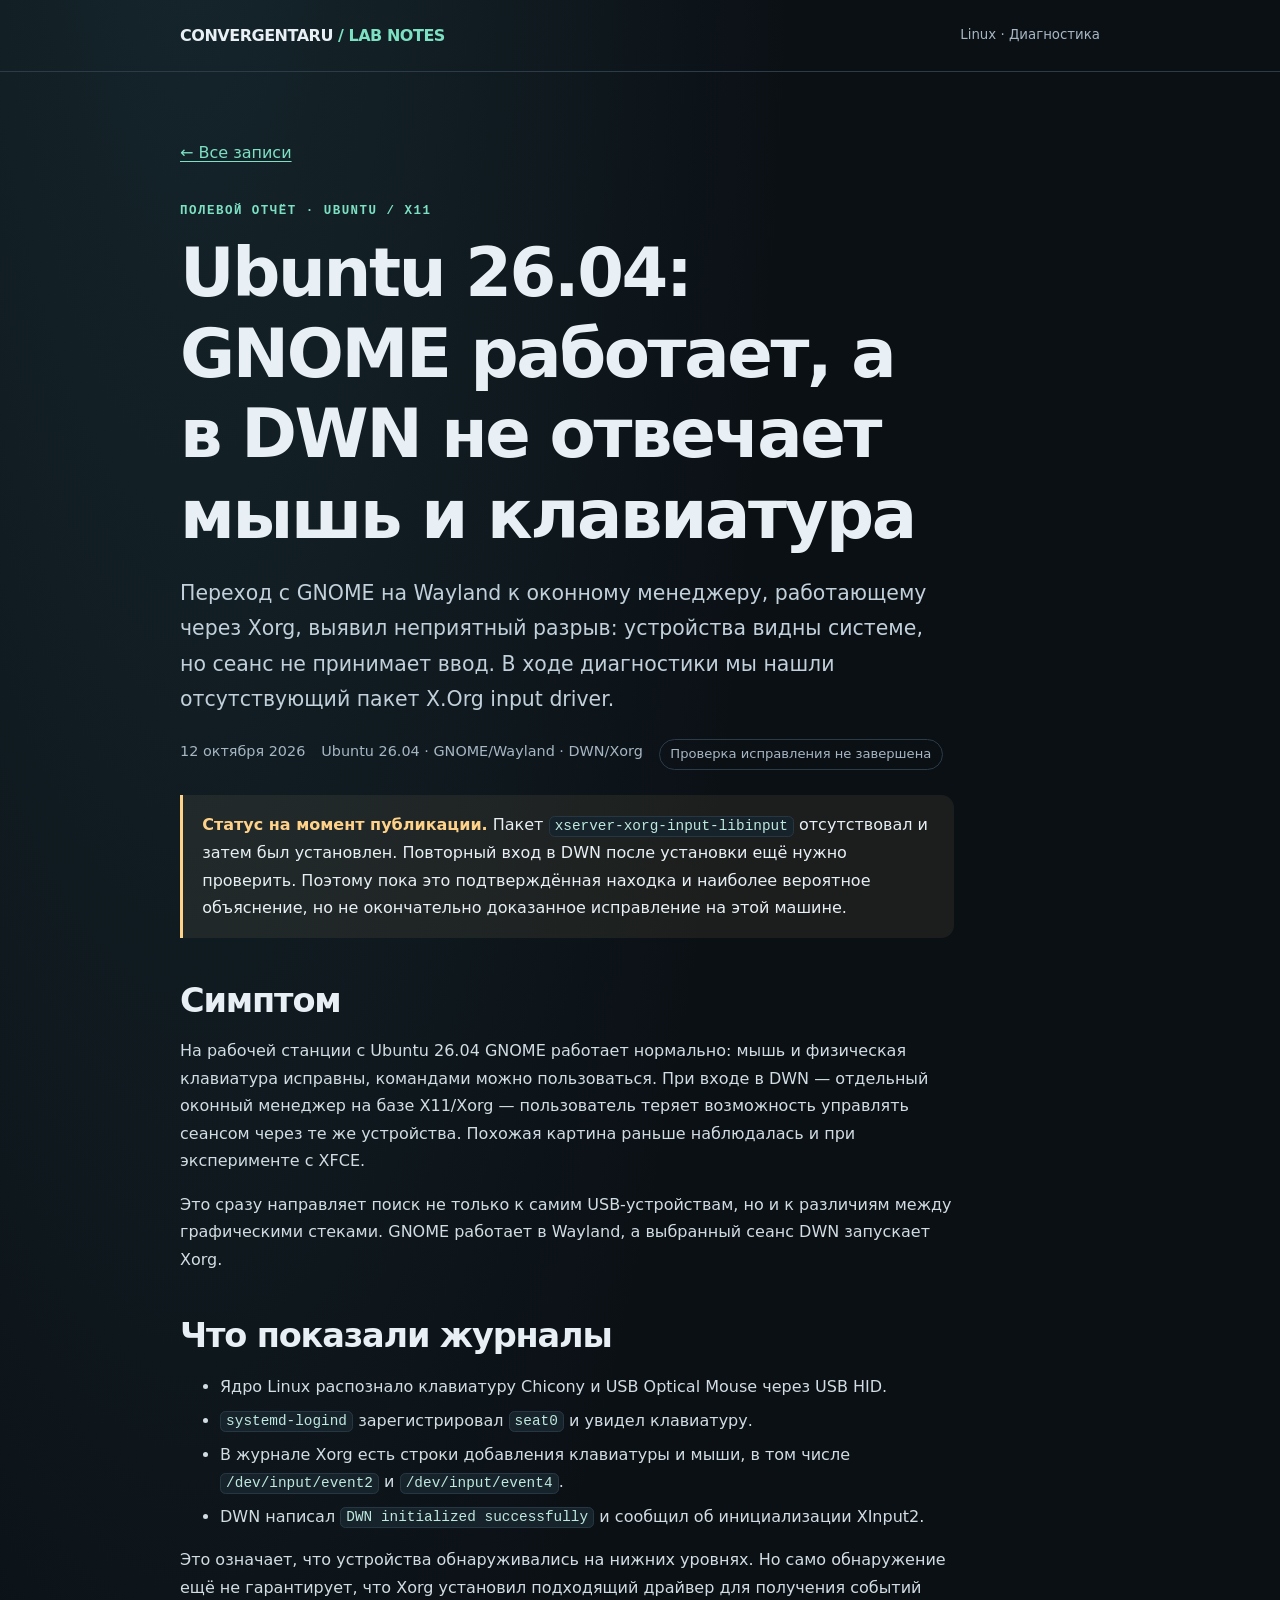
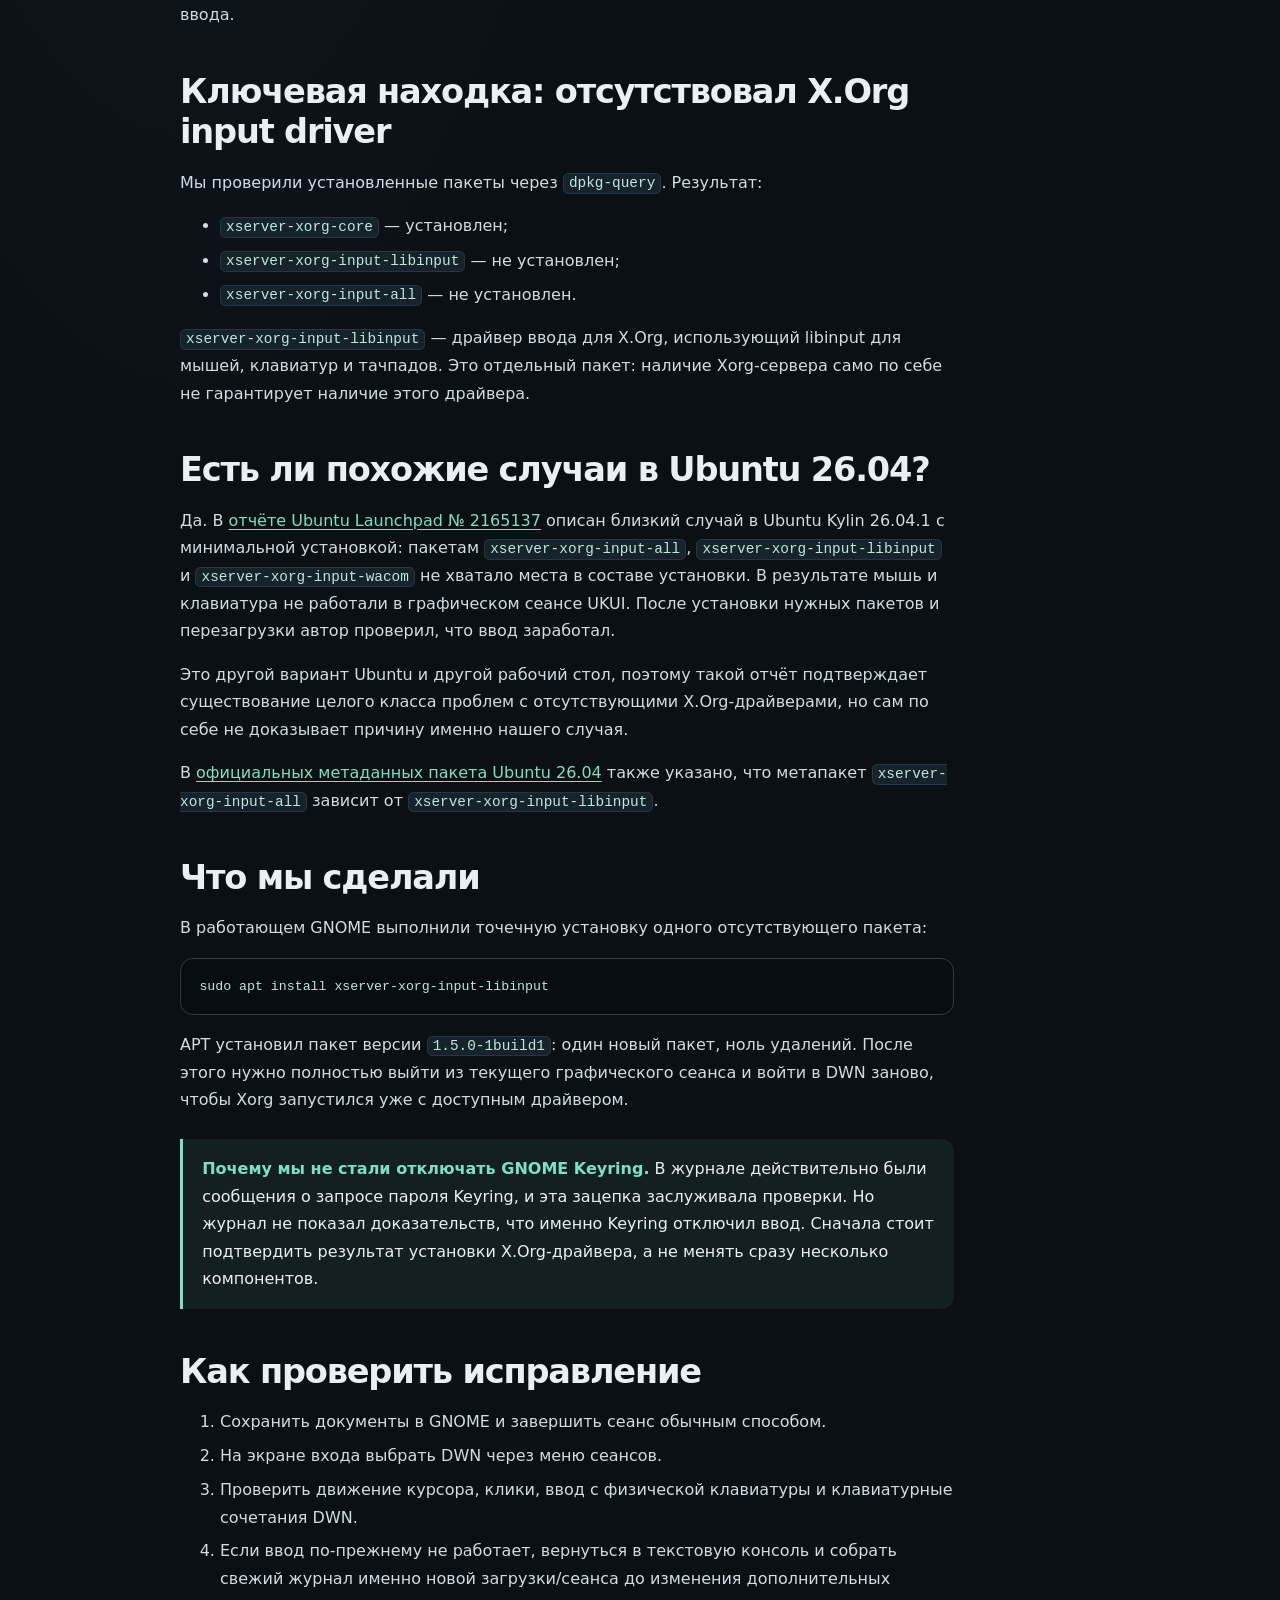
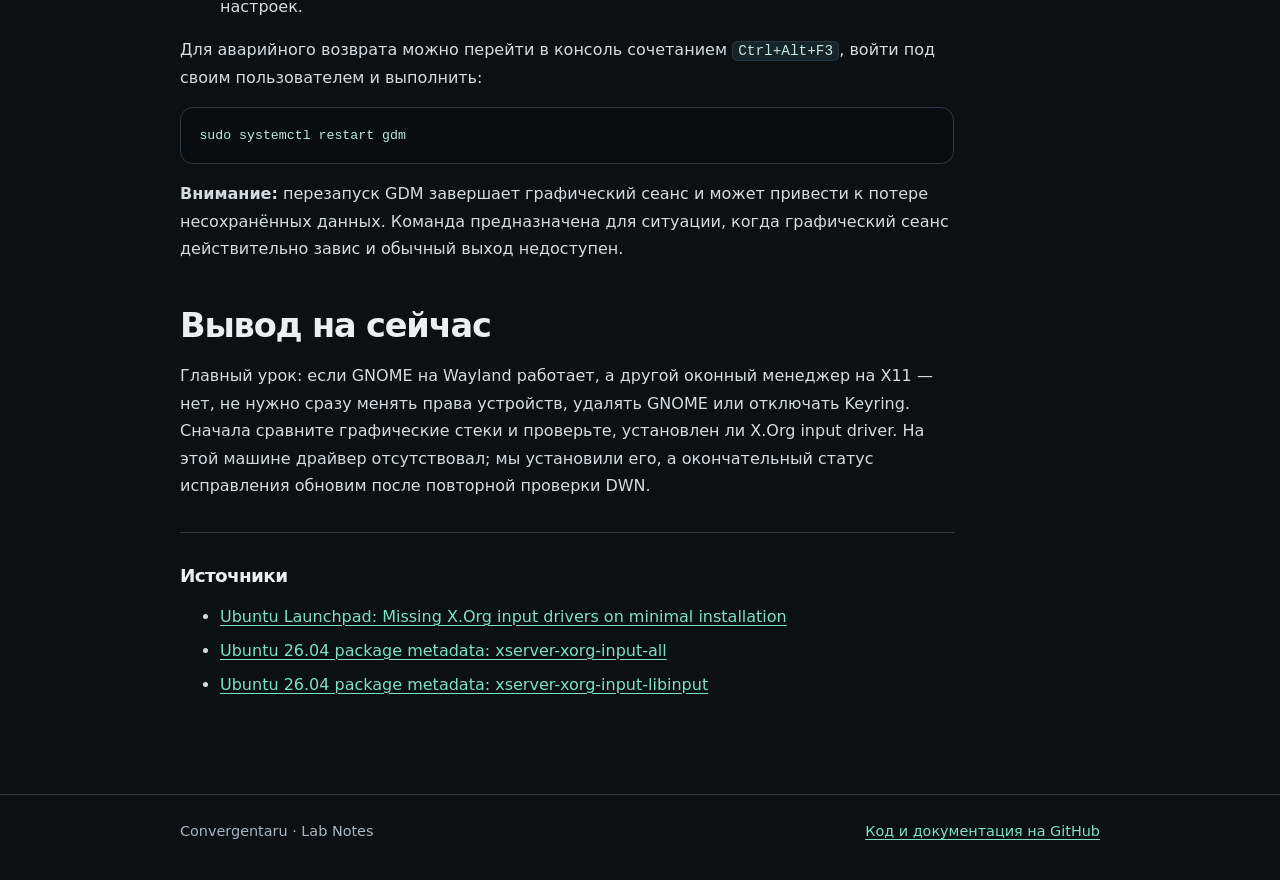
==== blog-site/posts/ubuntu-26-xorg-input-drivers.html @ 583a208a "Publish Ubuntu 26 X.Org input driver troubleshooting note" ====
<!doctype html>
<html lang="ru">
<head>
  <meta charset="utf-8">
  <meta name="viewport" content="width=device-width, initial-scale=1">
  <meta name="theme-color" content="#0b1015">
  <meta name="description" content="Разбор проблемы ввода при переходе с GNOME Wayland на DWN/Xorg в Ubuntu 26.04: отсутствующий xserver-xorg-input-libinput и безопасная диагностика.">
  <title>Ubuntu 26.04: мышь и клавиатура в DWN/Xorg — Lab Notes</title>
  <link rel="stylesheet" href="../assets/style.css">
</head>
<body>
  <header>
    <div class="wrap nav">
      <a class="brand" href="../">CONVERGENTARU <span>/ LAB NOTES</span></a>
      <small>Linux · Диагностика</small>
    </div>
  </header>
  <main class="wrap">
    <article>
      <a class="back" href="../">← Все записи</a>
      <p class="eyebrow">Полевой отчёт · Ubuntu / X11</p>
      <h1>Ubuntu 26.04: GNOME работает, а в DWN не отвечает мышь и клавиатура</h1>
      <p class="lead">Переход с GNOME на Wayland к оконному менеджеру, работающему через Xorg, выявил неприятный разрыв: устройства видны системе, но сеанс не принимает ввод. В ходе диагностики мы нашли отсутствующий пакет X.Org input driver.</p>
      <div class="meta">
        <span>12 октября 2026</span>
        <span>Ubuntu 26.04 · GNOME/Wayland · DWN/Xorg</span>
        <span class="pill">Проверка исправления не завершена</span>
      </div>

      <div class="notice">
        <strong>Статус на момент публикации.</strong>
        Пакет <code>xserver-xorg-input-libinput</code> отсутствовал и затем был установлен. Повторный вход в DWN после установки ещё нужно проверить. Поэтому пока это подтверждённая находка и наиболее вероятное объяснение, но не окончательно доказанное исправление на этой машине.
      </div>

      <h2>Симптом</h2>
      <p>На рабочей станции с Ubuntu 26.04 GNOME работает нормально: мышь и физическая клавиатура исправны, командами можно пользоваться. При входе в DWN — отдельный оконный менеджер на базе X11/Xorg — пользователь теряет возможность управлять сеансом через те же устройства. Похожая картина раньше наблюдалась и при эксперименте с XFCE.</p>
      <p>Это сразу направляет поиск не только к самим USB-устройствам, но и к различиям между графическими стеками. GNOME работает в Wayland, а выбранный сеанс DWN запускает Xorg.</p>

      <h2>Что показали журналы</h2>
      <ul>
        <li>Ядро Linux распознало клавиатуру Chicony и USB Optical Mouse через USB HID.</li>
        <li><code>systemd-logind</code> зарегистрировал <code>seat0</code> и увидел клавиатуру.</li>
        <li>В журнале Xorg есть строки добавления клавиатуры и мыши, в том числе <code>/dev/input/event2</code> и <code>/dev/input/event4</code>.</li>
        <li>DWN написал <code>DWN initialized successfully</code> и сообщил об инициализации XInput2.</li>
      </ul>
      <p>Это означает, что устройства обнаруживались на нижних уровнях. Но само обнаружение ещё не гарантирует, что Xorg установил подходящий драйвер для получения событий ввода.</p>

      <h2>Ключевая находка: отсутствовал X.Org input driver</h2>
      <p>Мы проверили установленные пакеты через <code>dpkg-query</code>. Результат:</p>
      <ul>
        <li><code>xserver-xorg-core</code> — установлен;</li>
        <li><code>xserver-xorg-input-libinput</code> — не установлен;</li>
        <li><code>xserver-xorg-input-all</code> — не установлен.</li>
      </ul>
      <p><code>xserver-xorg-input-libinput</code> — драйвер ввода для X.Org, использующий libinput для мышей, клавиатур и тачпадов. Это отдельный пакет: наличие Xorg-сервера само по себе не гарантирует наличие этого драйвера.</p>

      <h2>Есть ли похожие случаи в Ubuntu 26.04?</h2>
      <p>Да. В <a href="https://bugs.launchpad.net/ubuntu/+source/ubuntukylin-meta/+bug/2165137">отчёте Ubuntu Launchpad № 2165137</a> описан близкий случай в Ubuntu Kylin 26.04.1 с минимальной установкой: пакетам <code>xserver-xorg-input-all</code>, <code>xserver-xorg-input-libinput</code> и <code>xserver-xorg-input-wacom</code> не хватало места в составе установки. В результате мышь и клавиатура не работали в графическом сеансе UKUI. После установки нужных пакетов и перезагрузки автор проверил, что ввод заработал.</p>
      <p>Это другой вариант Ubuntu и другой рабочий стол, поэтому такой отчёт подтверждает существование целого класса проблем с отсутствующими X.Org-драйверами, но сам по себе не доказывает причину именно нашего случая.</p>
      <p>В <a href="https://packages.ubuntu.com/resolute/amd64/x11/xserver-xorg-input-all">официальных метаданных пакета Ubuntu 26.04</a> также указано, что метапакет <code>xserver-xorg-input-all</code> зависит от <code>xserver-xorg-input-libinput</code>.</p>

      <h2>Что мы сделали</h2>
      <p>В работающем GNOME выполнили точечную установку одного отсутствующего пакета:</p>
      <pre><code>sudo apt install xserver-xorg-input-libinput</code></pre>
      <p>APT установил пакет версии <code>1.5.0-1build1</code>: один новый пакет, ноль удалений. После этого нужно полностью выйти из текущего графического сеанса и войти в DWN заново, чтобы Xorg запустился уже с доступным драйвером.</p>

      <div class="notice success">
        <strong>Почему мы не стали отключать GNOME Keyring.</strong>
        В журнале действительно были сообщения о запросе пароля Keyring, и эта зацепка заслуживала проверки. Но журнал не показал доказательств, что именно Keyring отключил ввод. Сначала стоит подтвердить результат установки X.Org-драйвера, а не менять сразу несколько компонентов.
      </div>

      <h2>Как проверить исправление</h2>
      <ol>
        <li>Сохранить документы в GNOME и завершить сеанс обычным способом.</li>
        <li>На экране входа выбрать DWN через меню сеансов.</li>
        <li>Проверить движение курсора, клики, ввод с физической клавиатуры и клавиатурные сочетания DWN.</li>
        <li>Если ввод по-прежнему не работает, вернуться в текстовую консоль и собрать свежий журнал именно новой загрузки/сеанса до изменения дополнительных настроек.</li>
      </ol>
      <p>Для аварийного возврата можно перейти в консоль сочетанием <code>Ctrl+Alt+F3</code>, войти под своим пользователем и выполнить:</p>
      <pre><code>sudo systemctl restart gdm</code></pre>
      <p><strong>Внимание:</strong> перезапуск GDM завершает графический сеанс и может привести к потере несохранённых данных. Команда предназначена для ситуации, когда графический сеанс действительно завис и обычный выход недоступен.</p>

      <h2>Вывод на сейчас</h2>
      <p>Главный урок: если GNOME на Wayland работает, а другой оконный менеджер на X11 — нет, не нужно сразу менять права устройств, удалять GNOME или отключать Keyring. Сначала сравните графические стеки и проверьте, установлен ли X.Org input driver. На этой машине драйвер отсутствовал; мы установили его, а окончательный статус исправления обновим после повторной проверки DWN.</p>

      <hr>
      <h3>Источники</h3>
      <ul>
        <li><a href="https://bugs.launchpad.net/ubuntu/+source/ubuntukylin-meta/+bug/2165137">Ubuntu Launchpad: Missing X.Org input drivers on minimal installation</a></li>
        <li><a href="https://packages.ubuntu.com/resolute/amd64/x11/xserver-xorg-input-all">Ubuntu 26.04 package metadata: xserver-xorg-input-all</a></li>
        <li><a href="https://packages.ubuntu.com/resolute/amd64/x11/xserver-xorg-input-libinput">Ubuntu 26.04 package metadata: xserver-xorg-input-libinput</a></li>
      </ul>
    </article>
  </main>
  <footer>
    <div class="wrap foot">
      <span>Convergentaru · Lab Notes</span>
      <a href="https://github.com/convergentaru/local-llm-stack">Код и документация на GitHub</a>
    </div>
  </footer>
</body>
</html>
---- blog-site/assets/style.css ----
:root {
  color-scheme: dark;
  --bg: #0b1015;
  --panel: #121b23;
  --panel-2: #17232d;
  --text: #e8f0f5;
  --muted: #a6b6c3;
  --line: #2b3b48;
  --accent: #7de0c3;
  --accent-2: #a5c8ff;
  --warning: #ffd28a;
  --max: 920px;
}
* { box-sizing: border-box; }
html { scroll-behavior: smooth; }
body {
  margin: 0;
  background:
    radial-gradient(ellipse at 15% -10%, rgba(61, 124, 135, .22), transparent 38rem),
    var(--bg);
  color: var(--text);
  font: 16px/1.72 ui-sans-serif, system-ui, -apple-system, BlinkMacSystemFont, "Segoe UI", sans-serif;
}
a { color: var(--accent); text-decoration-thickness: .08em; text-underline-offset: .2em; }
a:hover { color: #b5f6e4; }
.wrap { width: min(var(--max), calc(100% - 2.2rem)); margin-inline: auto; }
header { padding: 1.35rem 0; border-bottom: 1px solid var(--line); }
.nav { display: flex; justify-content: space-between; align-items: center; gap: 1rem; }
.brand { color: var(--text); font-weight: 750; letter-spacing: -.03em; text-decoration: none; }
.brand span { color: var(--accent); }
.nav small { color: var(--muted); }
main { padding: 4.2rem 0 5rem; }
.eyebrow { color: var(--accent); font: 700 .78rem/1.4 ui-monospace, SFMono-Regular, Menlo, monospace; letter-spacing: .12em; text-transform: uppercase; }
h1, h2, h3 { line-height: 1.2; letter-spacing: -.035em; }
h1 { font-size: clamp(2.35rem, 6vw, 4.2rem); max-width: 16ch; margin: .8rem 0 1.1rem; }
h2 { font-size: clamp(1.55rem, 3vw, 2.1rem); margin: 2.7rem 0 .9rem; }
h3 { font-size: 1.15rem; margin: 1.3rem 0 .5rem; }
.lead { color: #c1d0da; font-size: clamp(1.08rem, 2vw, 1.28rem); max-width: 68ch; }
.meta { display: flex; flex-wrap: wrap; gap: .55rem 1rem; color: var(--muted); font-size: .9rem; margin: 1.4rem 0; }
.pill { display: inline-flex; border: 1px solid var(--line); border-radius: 999px; padding: .18rem .65rem; font-size: .82rem; color: var(--muted); }
.hero { padding: 2.1rem; border: 1px solid var(--line); border-radius: 1.4rem; background: linear-gradient(145deg, rgba(23,35,45,.94), rgba(15,23,30,.92)); }
.hero .lead { margin-bottom: 1.6rem; }
.grid { display: grid; grid-template-columns: repeat(2, minmax(0, 1fr)); gap: 1rem; margin-top: 2rem; }
.card { display: block; padding: 1.35rem; background: rgba(18,27,35,.92); border: 1px solid var(--line); border-radius: 1rem; color: var(--text); text-decoration: none; transition: transform .15s ease, border-color .15s ease; }
.card:hover { color: var(--text); border-color: #507c83; transform: translateY(-2px); }
.card h2 { font-size: 1.3rem; margin: .65rem 0; }
.card p { color: var(--muted); margin: 0; }
.notice { border-left: 3px solid var(--warning); background: rgba(255,210,138,.07); padding: 1rem 1.2rem; margin: 1.6rem 0; border-radius: 0 .8rem .8rem 0; }
.notice strong { color: var(--warning); }
.success { border-left-color: var(--accent); background: rgba(125,224,195,.07); }
.success strong { color: var(--accent); }
article { max-width: 76ch; }
article p, article ul, article ol { color: #d1dce3; }
article li { margin: .4rem 0; }
article code, pre { font-family: ui-monospace, SFMono-Regular, Menlo, Consolas, monospace; }
article code { color: #bfe8de; background: #17232b; border: 1px solid #263743; border-radius: .35rem; padding: .08rem .32rem; font-size: .9em; overflow-wrap: anywhere; }
pre { overflow-x: auto; padding: 1rem 1.15rem; background: #080d11; border: 1px solid var(--line); border-radius: .8rem; color: #d7e9e4; font-size: .92rem; line-height: 1.55; }
pre code { background: none; border: 0; padding: 0; }
hr { border: 0; border-top: 1px solid var(--line); margin: 2rem 0; }
.back { display: inline-block; margin-bottom: 1.5rem; }
footer { padding: 1.5rem 0 2.5rem; border-top: 1px solid var(--line); color: var(--muted); font-size: .9rem; }
footer .foot { display: flex; flex-wrap: wrap; justify-content: space-between; gap: .75rem; }
@media (max-width: 640px) {
  main { padding-top: 2.3rem; }
  .hero { padding: 1.35rem; }
  .grid { grid-template-columns: 1fr; }
  .nav { align-items: flex-start; flex-direction: column; }
}
@media (prefers-reduced-motion: reduce) { html { scroll-behavior: auto; } .card { transition: none; } }
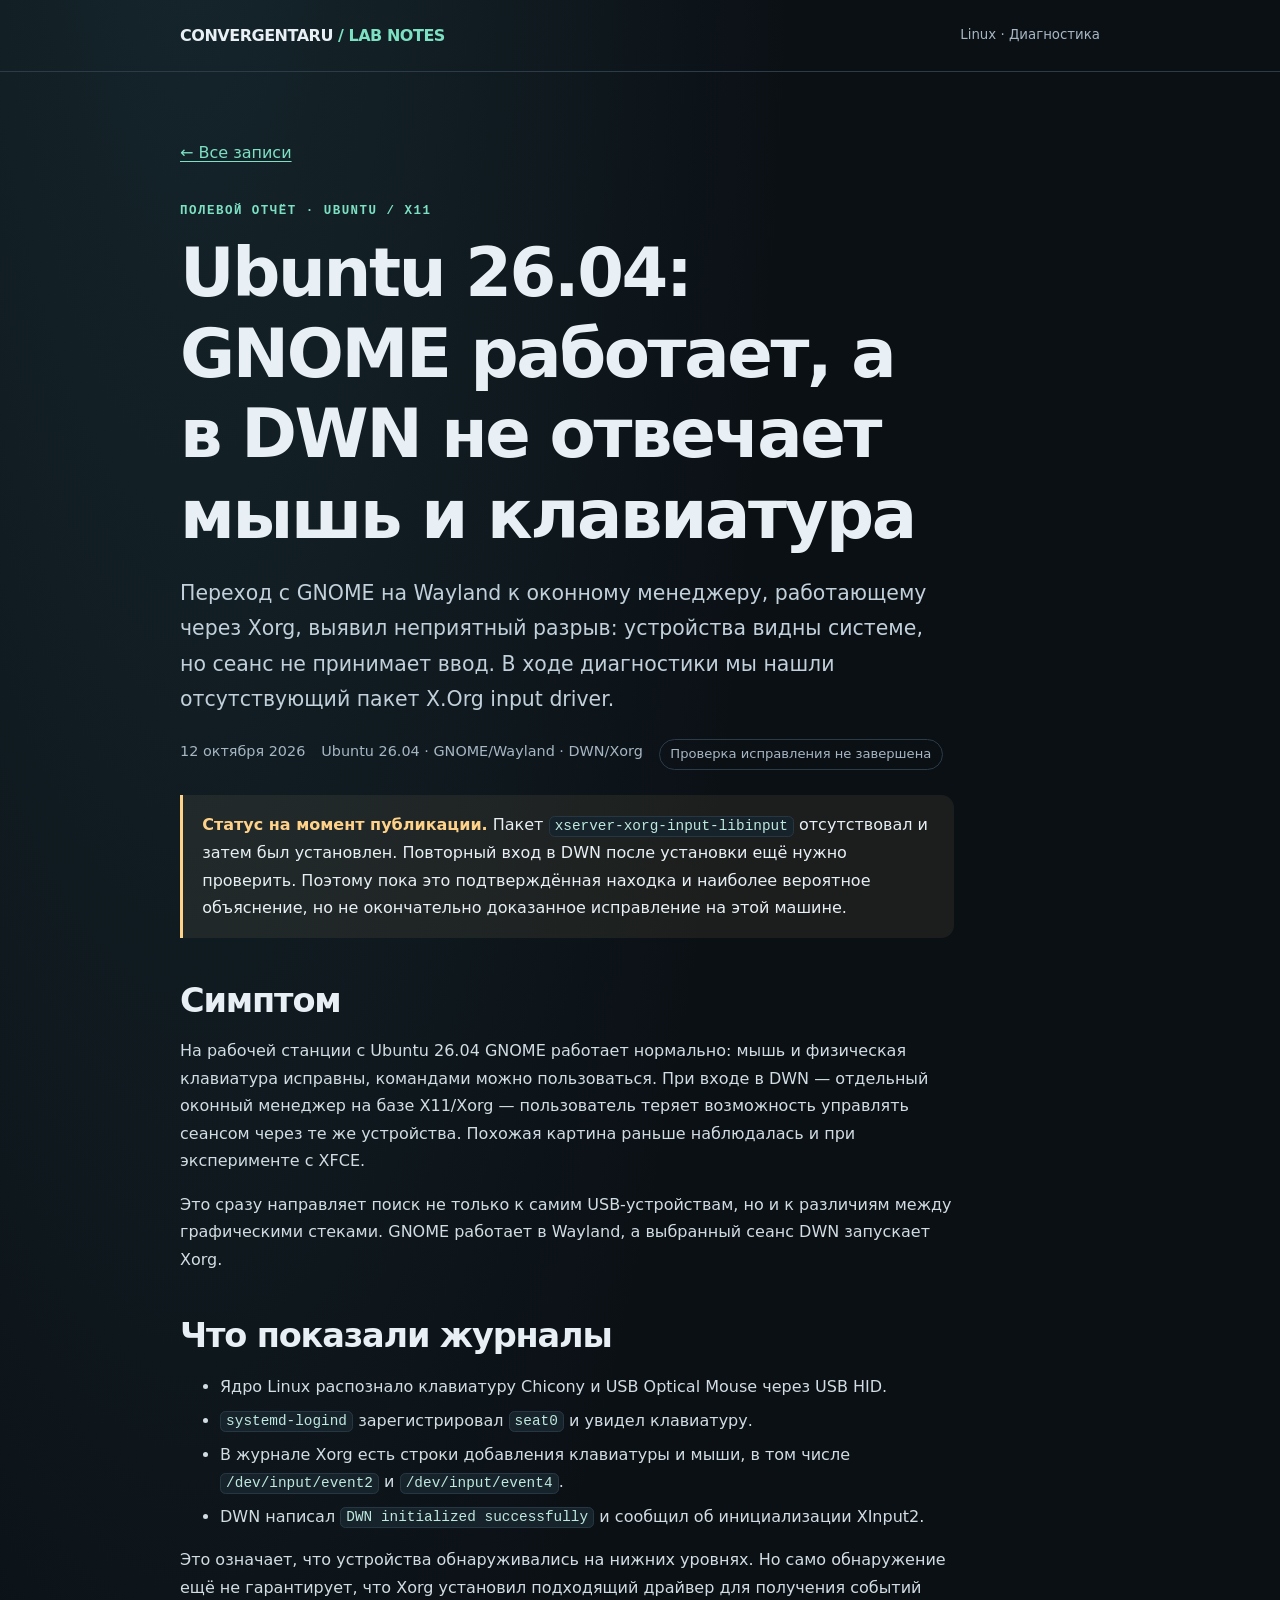
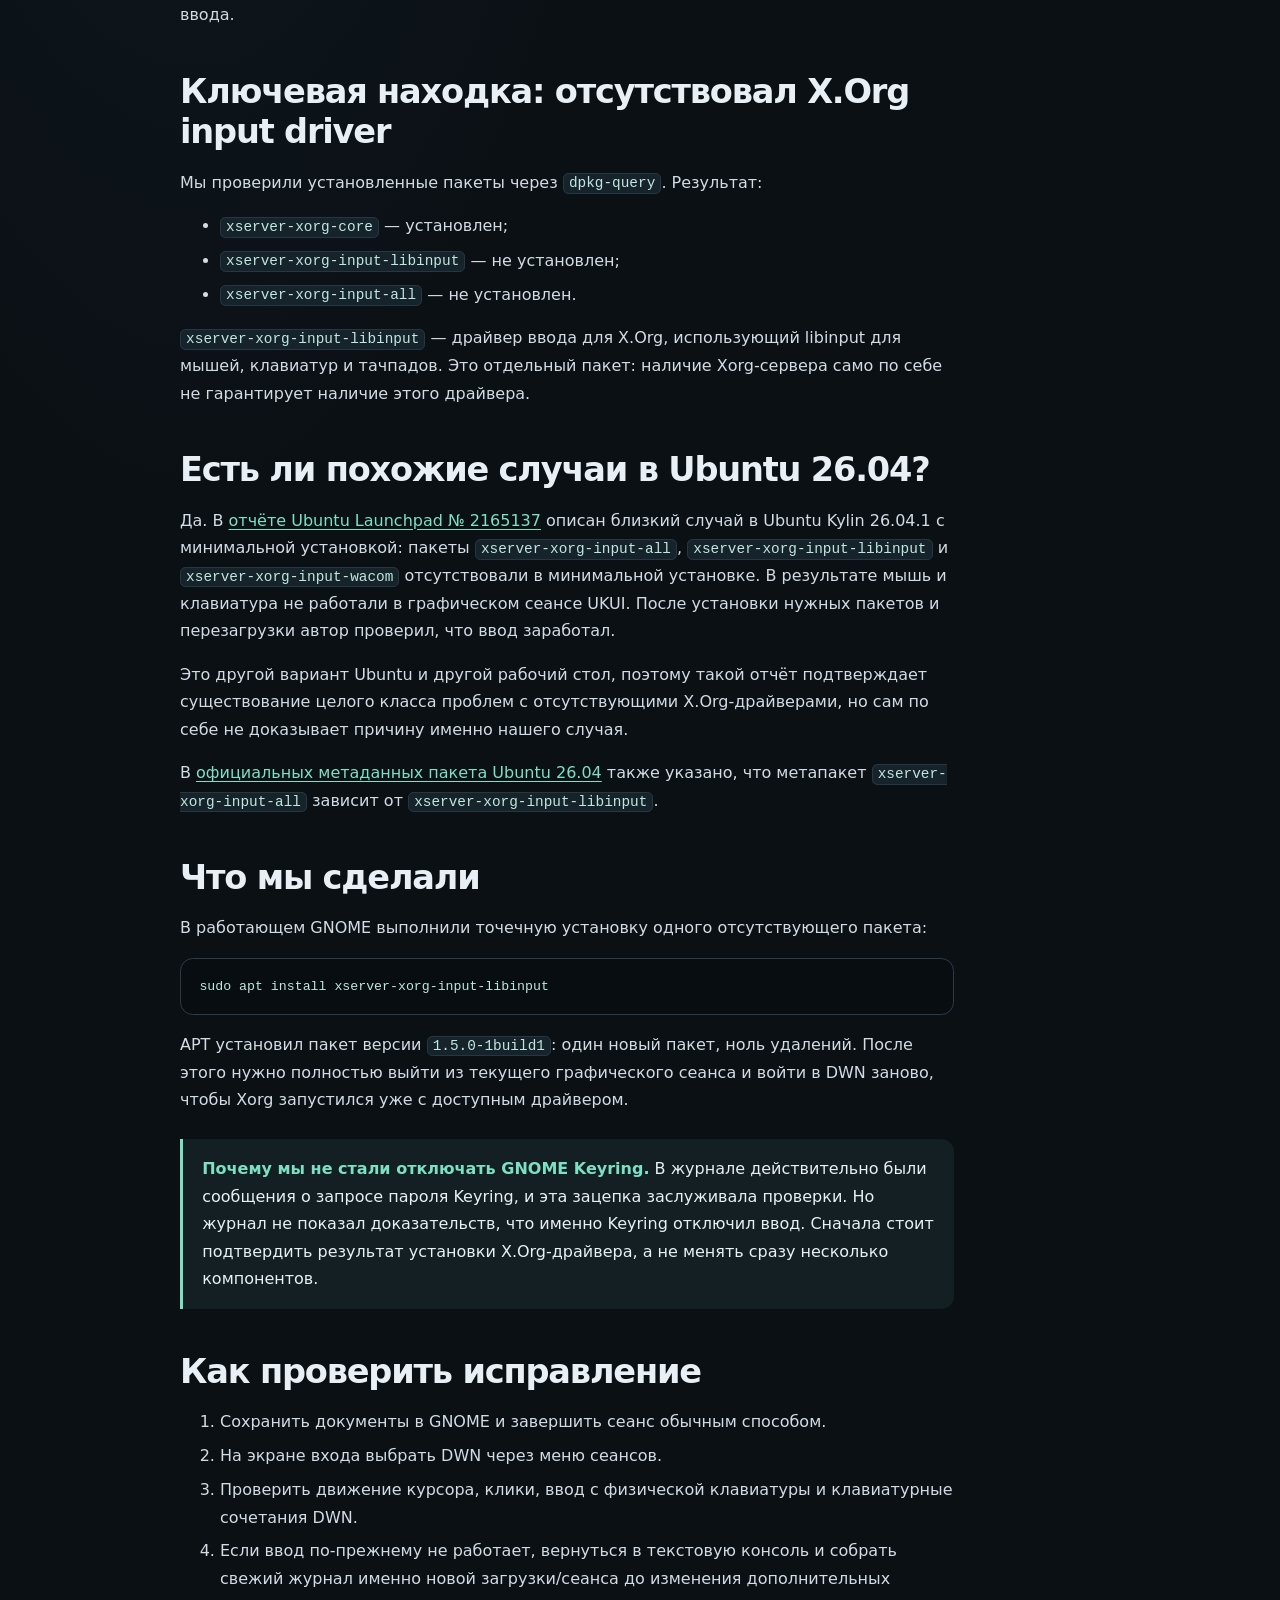
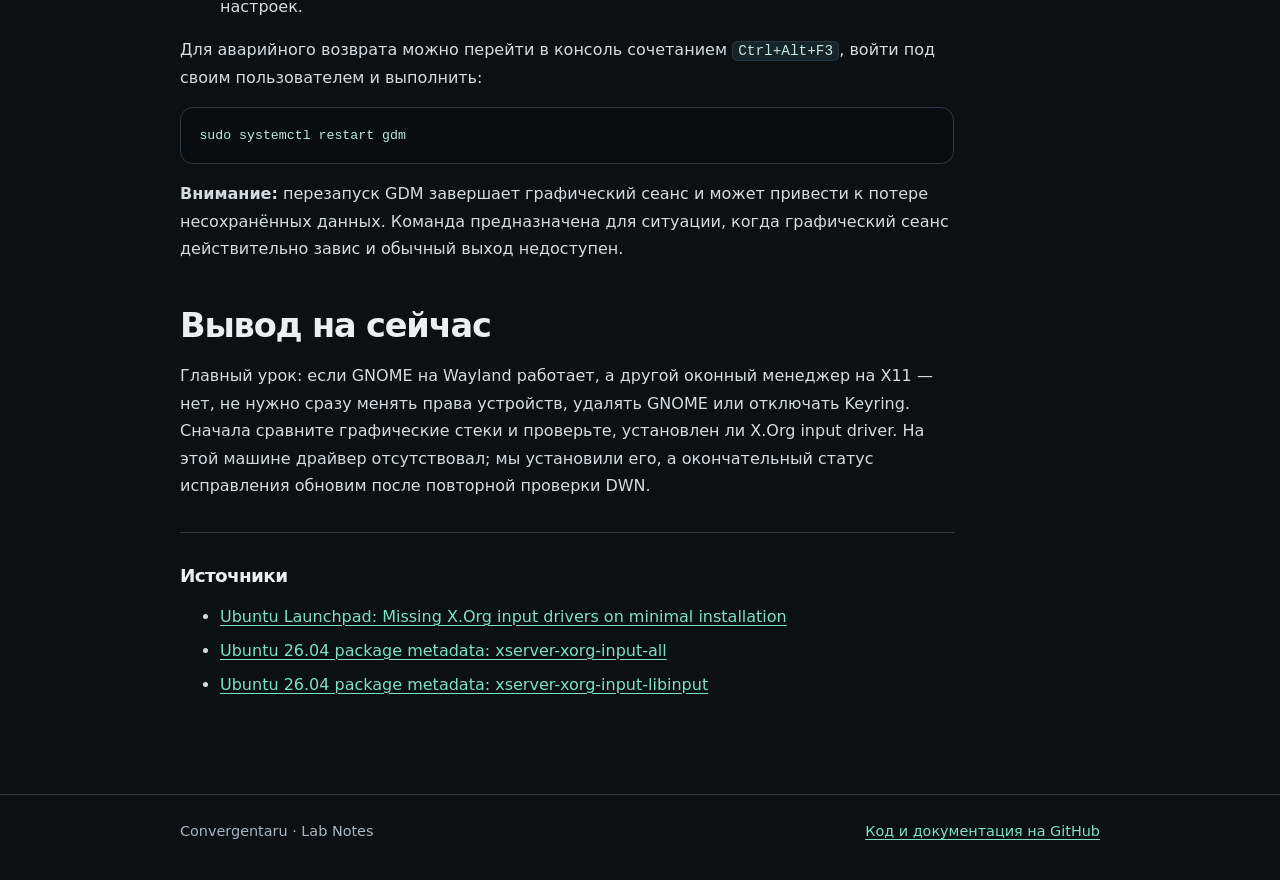
==== commit 58d949b4: "Clarify the referenced Ubuntu minimal-installation bug" ====
--- a/blog-site/posts/ubuntu-26-xorg-input-drivers.html
+++ b/blog-site/posts/ubuntu-26-xorg-input-drivers.html
@@ -55,7 +55,7 @@
       <p><code>xserver-xorg-input-libinput</code> — драйвер ввода для X.Org, использующий libinput для мышей, клавиатур и тачпадов. Это отдельный пакет: наличие Xorg-сервера само по себе не гарантирует наличие этого драйвера.</p>
 
       <h2>Есть ли похожие случаи в Ubuntu 26.04?</h2>
-      <p>Да. В <a href="https://bugs.launchpad.net/ubuntu/+source/ubuntukylin-meta/+bug/2165137">отчёте Ubuntu Launchpad № 2165137</a> описан близкий случай в Ubuntu Kylin 26.04.1 с минимальной установкой: пакетам <code>xserver-xorg-input-all</code>, <code>xserver-xorg-input-libinput</code> и <code>xserver-xorg-input-wacom</code> не хватало места в составе установки. В результате мышь и клавиатура не работали в графическом сеансе UKUI. После установки нужных пакетов и перезагрузки автор проверил, что ввод заработал.</p>
+      <p>Да. В <a href="https://bugs.launchpad.net/ubuntu/+source/ubuntukylin-meta/+bug/2165137">отчёте Ubuntu Launchpad № 2165137</a> описан близкий случай в Ubuntu Kylin 26.04.1 с минимальной установкой: пакеты <code>xserver-xorg-input-all</code>, <code>xserver-xorg-input-libinput</code> и <code>xserver-xorg-input-wacom</code> отсутствовали в минимальной установке. В результате мышь и клавиатура не работали в графическом сеансе UKUI. После установки нужных пакетов и перезагрузки автор проверил, что ввод заработал.</p>
       <p>Это другой вариант Ubuntu и другой рабочий стол, поэтому такой отчёт подтверждает существование целого класса проблем с отсутствующими X.Org-драйверами, но сам по себе не доказывает причину именно нашего случая.</p>
       <p>В <a href="https://packages.ubuntu.com/resolute/amd64/x11/xserver-xorg-input-all">официальных метаданных пакета Ubuntu 26.04</a> также указано, что метапакет <code>xserver-xorg-input-all</code> зависит от <code>xserver-xorg-input-libinput</code>.</p>
 
